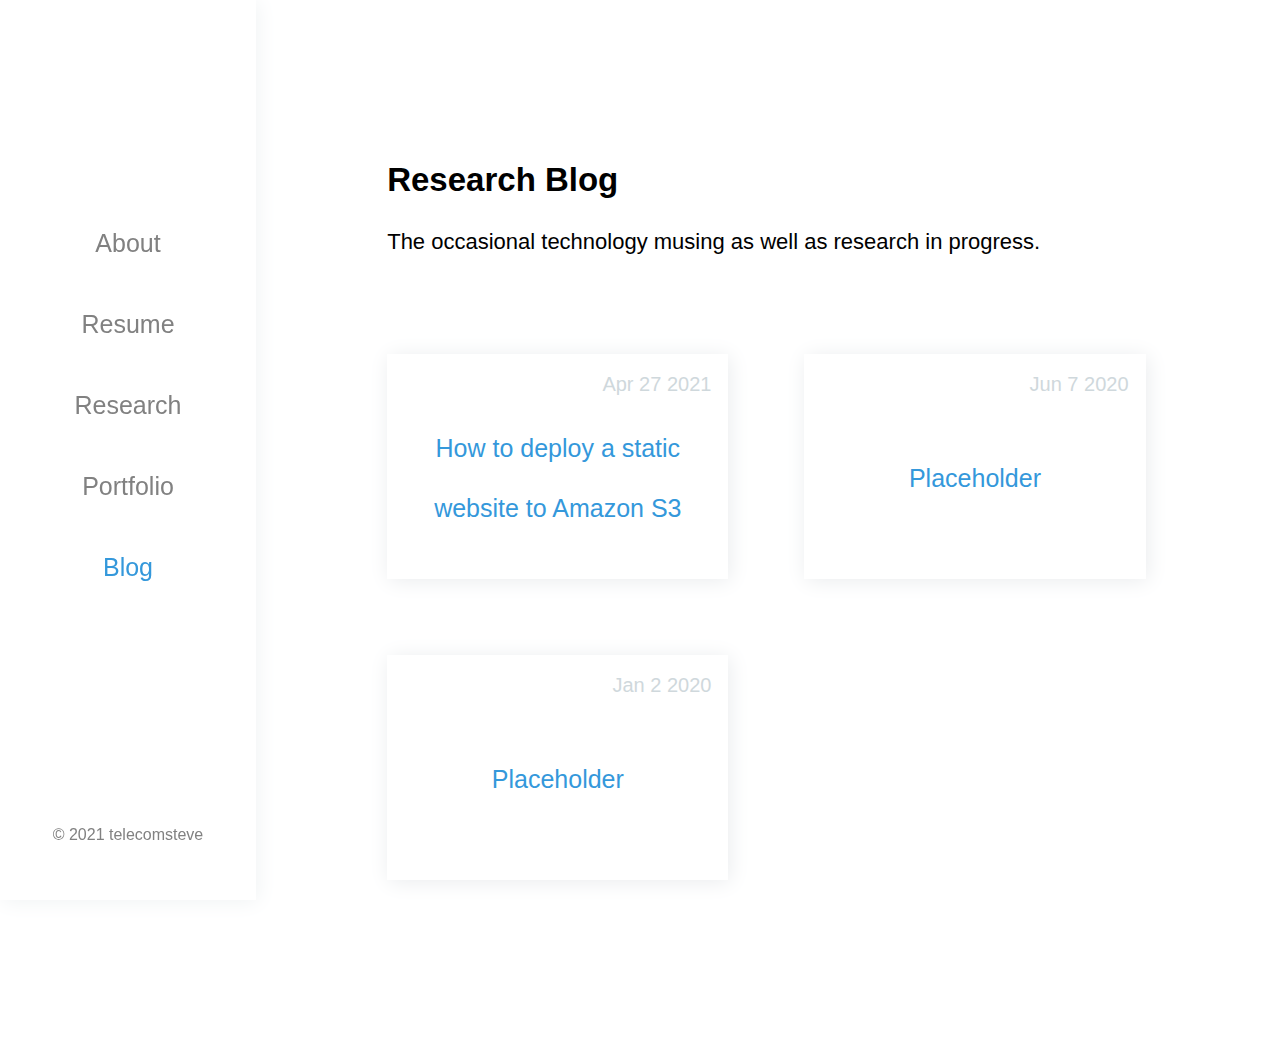
==== blog.html @ 0dd44547 "init" ====
<!DOCTYPE html>
<html>
<head profile="http://www.w3.org/2005/10/profile">
    <link rel="icon" 
          type="image/png" 
          href="./img/favicon.webp">
<meta name="viewport" content="width=device-width, initial-scale=1">
<title>telecomsteve</title>
<link rel="stylesheet" href="./stylesheet.css">
</head>
<body>

<div class="sidenav">
    <div class="navblock">
        <div class="navblock_text">
            <a href="./index.html">About</a>
            <a href="./resume.html">Resume</a>
            <a href="./research.html">Research</a>
            <a href="./portfolio.html">Portfolio</a>
            <a style="color:#3498DB" href="./blog.html">Blog</a>
        </div>
    </div>
    <div class="footer">
        <p>&copy; 2021 telecomsteve</p>
    </div>
</div>

<!-- 

For more information aboput flexbox CSS centering of blog posts
https://www.w3schools.com/css/css3_flexbox_container.asp 

-->

<div class="main">
  <h2>Research Blog</h2>
  <p>The occasional technology musing as well as research in progress.</p><br>

  <div class="blog-container">
    <div>
        <p class="blog_date">Apr 27 2021</p>
        <a href="blog_posts/post_04_27_2021.html" class="blog_text">How to deploy a static website to Amazon S3</a>
    </div>
    <div>
        <p class="blog_date">Jun 7 2020</p>
        <a href="blog_posts/post_04_27_2021.html" class="blog_text">Placeholder</a>
    </div>
    <div>
        <p class="blog_date">Jan 2 2020</p>
        <a href="blog_posts/post_04_27_2021.html" class="blog_text">Placeholder</a>
    </div>  
  </div>

</div>

</body>
</html>
---- stylesheet.css ----
body {
  font-family: "Lato", sans-serif;
}

/* Style page content */
.main {
  margin-left: 20%; /* Same as the width of the sidenav */
  font-size: 22px; /* Increased text to enable scrolling */
  line-height: 35px;
  padding: 10%;
}

.sidenav {
  height: 100%;
  width: 20%;
  position: fixed;
  z-index: 1;
  top: 0;
  left: 0;
  box-shadow: 2px 2px 20px #F0F3F4;
  overflow-x: hidden;
  
}

.navblock {
  margin:auto;
  width: 100%;
  height: 90%;
  display: flex;
}

.navblock_text {
  margin: auto;
  width: 100%;
  padding-top: 15%;
  padding-bottom: 15%;
}

.navblock_text a {
  padding: 26px 16px 26px 16px;
  text-decoration: none;
  text-align: center;
  font-size: 25px;
  color: #818181;
  display: block;
}

.navblock_text a:hover {
  color: #CFD8DC;
}

.footer {
  position: relative;
  left: 0;
  bottom: 0;
  width: 100%;
  color: #818181;
  text-align: center;
}

.about_accent {
  color:  green;
}

.resume_accent {
  color:  green;
}

.research_accent {
  color:  #E74C3C;
}

.blog_accent {
  color:  #8E44AD;
}

a {
  color: #3498DB;
  text-decoration: none;
}

.about_photo{
  display: block;
  margin-top: 5%;
  width: 300px;
  height:300px;
  object-fit:cover;
  border-radius:50%;
  margin-left: auto;
  margin-right: auto;
}

.about_logo{
  display: block;
  width: 40%;
  margin-left: auto;
  margin-right: auto;
}

.about_text {
  text-align: center;
}

.about_links {
  text-align: center;
  padding: 5% 5% 5% 5%;
}

.portfolio_accent {
  color:  #F1C40F;
}

.portfolio_image {
  max-width: 300px;
  max-height:300px;
  position: absolute;
  top: 55%;
  left: 50%;
  transform: translate(-50%, -50%);
}

.portfolio-container {
  display: flex;
  flex-flow: row wrap;
  justify-content: space-between;
}

.portfolio-container > div {
  background-color: white;
  width: 50%;
  margin: 4% 0% 4% 0%;
  min-height: 20vh;
  justify-content: center;
  position: relative;
}

.portfolio-container_text {
  width: 90%;
  position: absolute;
  text-align: left;
}

.portfolio-container_image {
  width: 90%;
  position: absolute;
  text-align: center;
  color: #8E44AD;
}

.blog-container {
  display: flex;
  flex-wrap: wrap;
  justify-content: space-between;
}

.blog-container > div {
  background-color: white;
  box-shadow: 2px 2px 20px #EAECEE;
  width: 45%;
  margin: 5% 0% 5% 0%;
  min-height: 25vh;
  line-height: 60px;
  font-size: 25px;
  align-items: center;
  justify-content: center;
  position: relative;
}

.blog_text {
  width: 90%;
  position: absolute;
  top: 55%;
  left: 50%;
  transform: translate(-50%, -50%);
  text-align: center;
}

.blog_date {
  width: 95%;
  padding-right: 5%;
  font-size: 20px;
  color: #CFD8DC;
  text-align: end;
  margin-block-start: 0em;
  margin-block-end: 0em;
}

@media screen and (max-width: 700px) {
  .sidenav {
    width: 100%;
    height: auto;
    position: relative;
    box-shadow: 0px 10px 40px #F0F3F4;
  }
  .sidenav a {
    text-align: center;
    float: none;
  }
  .navblock_text a {
    padding: 16px;
  }
  .footer {
    display: none;
  }
  .main {
    margin-left: 0;
    padding: 20% 4% 20% 4%;
  }

  .portfolio_image {
    display: block;
    max-width: 80%;
  }
}

@media screen and (max-width: 1100px) {
  .blog-container > div {
    width: 100%;
    min-height: 30vh;
    margin: 10% 0% 10% 0%;
  }
  .portfolio-container > div {
    width: 100%;
  }

}
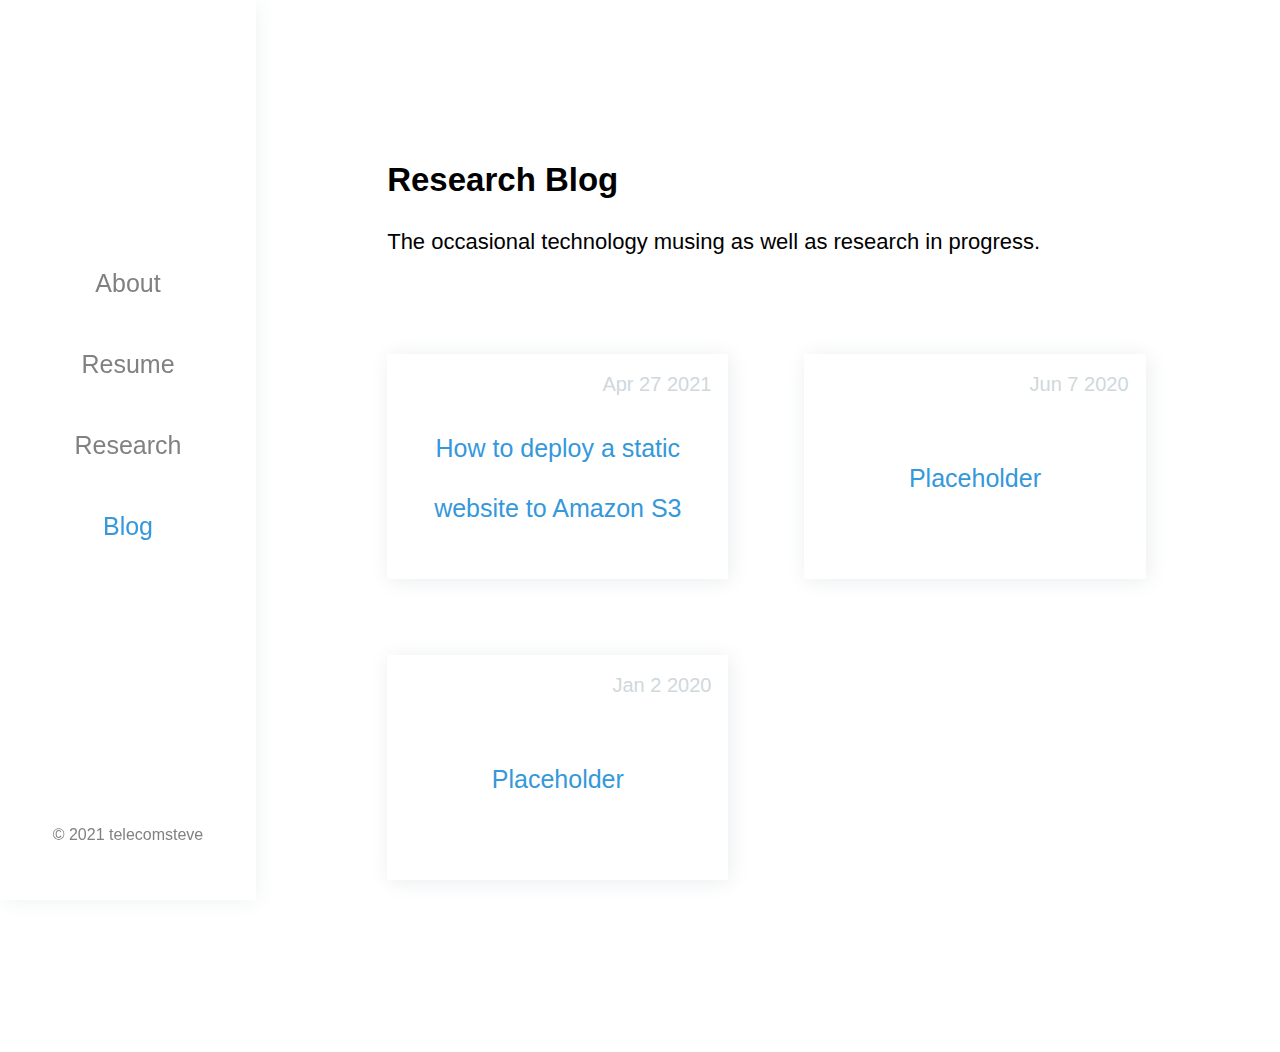
==== commit c822a765: "minor updates" ====
--- a/blog.html
+++ b/blog.html
@@ -16,7 +16,7 @@
             <a href="./index.html">About</a>
             <a href="./resume.html">Resume</a>
             <a href="./research.html">Research</a>
-            <a href="./portfolio.html">Portfolio</a>
+            <!-- <a href="./portfolio.html">Portfolio</a> -->
             <a style="color:#3498DB" href="./blog.html">Blog</a>
         </div>
     </div>
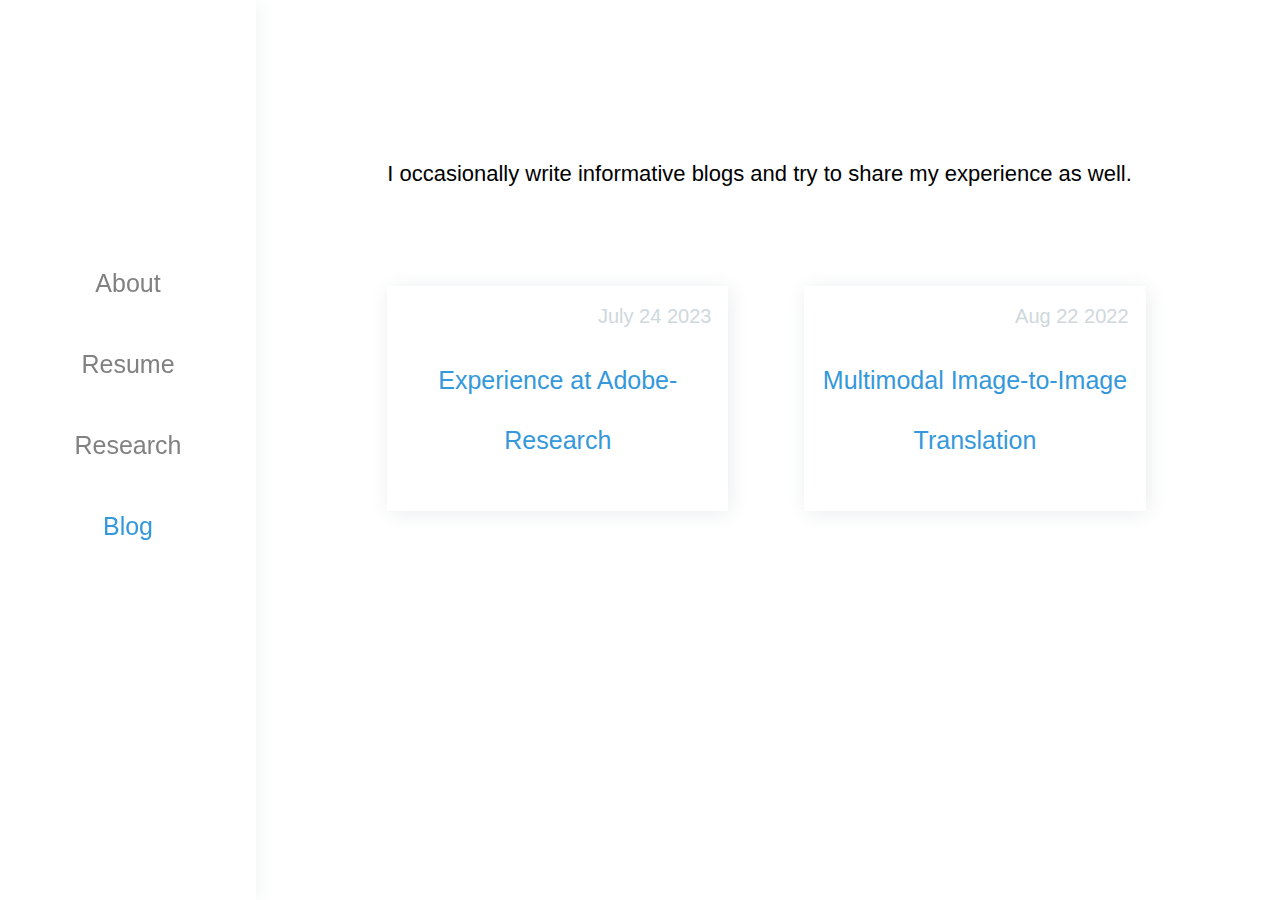
==== commit adc577f0: "update all files" ====
--- a/blog.html
+++ b/blog.html
@@ -3,9 +3,9 @@
 <head profile="http://www.w3.org/2005/10/profile">
     <link rel="icon" 
           type="image/png" 
-          href="./img/favicon.webp">
+          href="./img/iit-roorkee-logo.png">
 <meta name="viewport" content="width=device-width, initial-scale=1">
-<title>telecomsteve</title>
+<title>Sahil Goyal</title>
 <link rel="stylesheet" href="./stylesheet.css">
 </head>
 <body>
@@ -16,12 +16,8 @@
             <a href="./index.html">About</a>
             <a href="./resume.html">Resume</a>
             <a href="./research.html">Research</a>
-            <!-- <a href="./portfolio.html">Portfolio</a> -->
             <a style="color:#3498DB" href="./blog.html">Blog</a>
         </div>
-    </div>
-    <div class="footer">
-        <p>&copy; 2021 telecomsteve</p>
     </div>
 </div>
 
@@ -33,22 +29,17 @@
 -->
 
 <div class="main">
-  <h2>Research Blog</h2>
-  <p>The occasional technology musing as well as research in progress.</p><br>
+  <p>I occasionally write informative blogs and try to share my experience as well.</p><br>
 
   <div class="blog-container">
     <div>
-        <p class="blog_date">Apr 27 2021</p>
-        <a href="blog_posts/post_04_27_2021.html" class="blog_text">How to deploy a static website to Amazon S3</a>
+        <p class="blog_date">July 24 2023</p>
+        <a href="https://medium.com/@sahil_g/experience-at-adobe-research-65919df00b2f" class="blog_text">Experience at Adobe-Research</a>
+    </div> 
+    <div>
+        <p class="blog_date">Aug 22 2022</p>
+        <a href="https://medium.com/@sahil_g/bicyclegan-c104b2c22448" class="blog_text">Multimodal Image-to-Image Translation</a>
     </div>
-    <div>
-        <p class="blog_date">Jun 7 2020</p>
-        <a href="blog_posts/post_04_27_2021.html" class="blog_text">Placeholder</a>
-    </div>
-    <div>
-        <p class="blog_date">Jan 2 2020</p>
-        <a href="blog_posts/post_04_27_2021.html" class="blog_text">Placeholder</a>
-    </div>  
   </div>
 
 </div>
--- a/stylesheet.css
+++ b/stylesheet.css
@@ -6,6 +6,14 @@
 .main {
   margin-left: 20%; /* Same as the width of the sidenav */
   font-size: 22px; /* Increased text to enable scrolling */
+  line-height: 35px;
+  padding: 10%;
+}
+
+.resume {
+  margin-left: 20%; 
+  margin-top: 100px;
+  font-size: 22px;
   line-height: 35px;
   padding: 10%;
 }
@@ -79,6 +87,11 @@
   text-decoration: none;
 }
 
+.about_image {
+  flex: 1; /* Take up available space */
+  padding: 20px; /* Add padding for spacing */
+}
+
 .about_photo{
   display: block;
   margin-top: 5%;
@@ -98,6 +111,8 @@
 }
 
 .about_text {
+  flex: 2; /* Take up more space than the image */
+  padding: 20px; /* Add padding for spacing */
   text-align: center;
 }
 
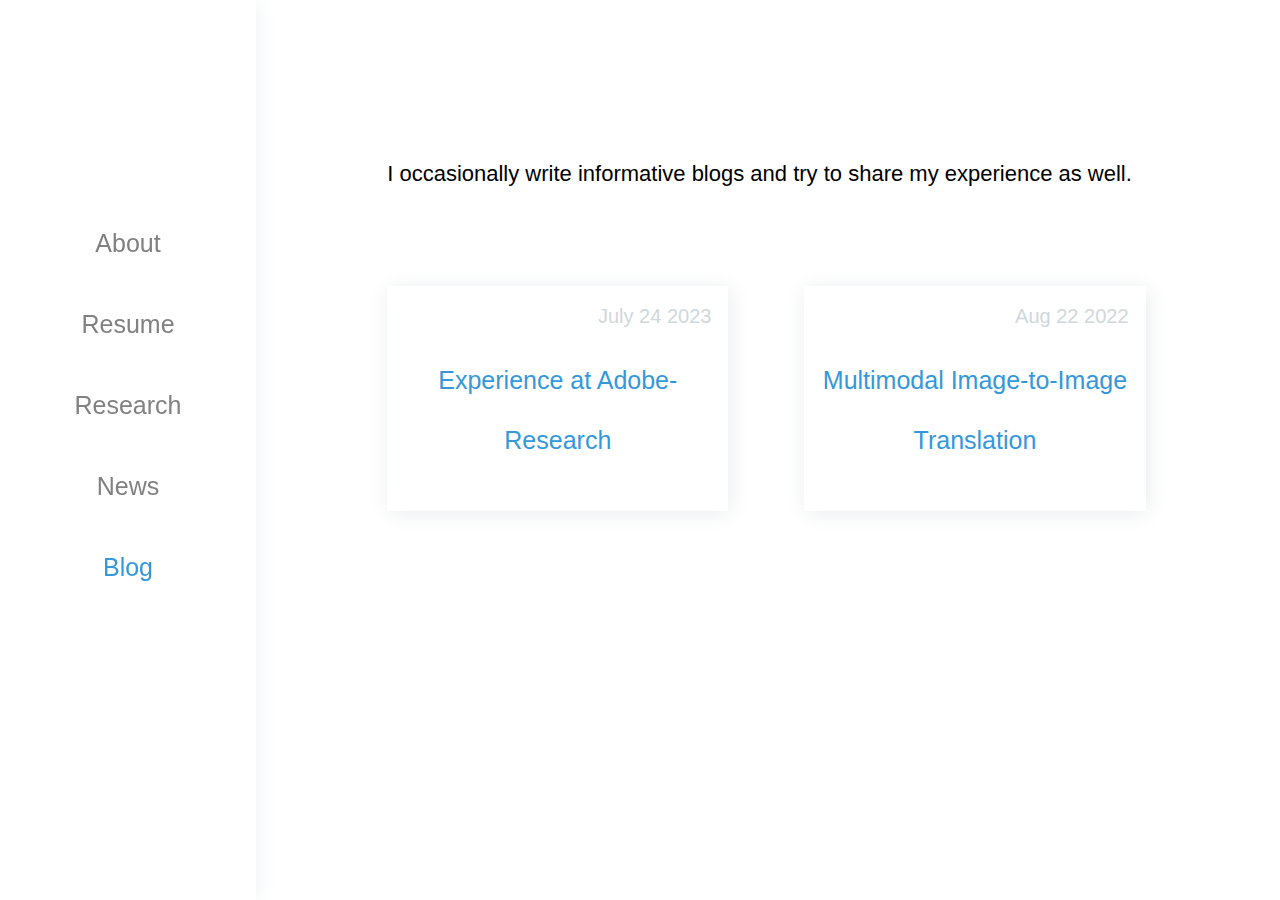
==== commit 5f29e2fc: "update resume and add news section" ====
--- a/blog.html
+++ b/blog.html
@@ -16,6 +16,7 @@
             <a href="./index.html">About</a>
             <a href="./resume.html">Resume</a>
             <a href="./research.html">Research</a>
+            <a href="./news.html">News</a>
             <a style="color:#3498DB" href="./blog.html">Blog</a>
         </div>
     </div>
--- a/stylesheet.css
+++ b/stylesheet.css
@@ -10,12 +10,19 @@
   padding: 10%;
 }
 
+.index{
+  margin-left: 20%; /* Same as the width of the sidenav */
+  font-size: 22px; /* Increased text to enable scrolling */
+  line-height: 35px;
+  padding: 8%;
+}
+
 .resume {
-  margin-left: 20%; 
-  margin-top: 100px;
+  margin-left: 25%; 
+  /* margin-top: 1px; */
   font-size: 22px;
   line-height: 35px;
-  padding: 10%;
+  padding: 5%;
 }
 
 .sidenav {
@@ -87,14 +94,9 @@
   text-decoration: none;
 }
 
-.about_image {
-  flex: 1; /* Take up available space */
-  padding: 20px; /* Add padding for spacing */
-}
-
 .about_photo{
   display: block;
-  margin-top: 5%;
+  margin-top: 0.05%;
   width: 300px;
   height:300px;
   object-fit:cover;
@@ -111,9 +113,8 @@
 }
 
 .about_text {
-  flex: 2; /* Take up more space than the image */
-  padding: 20px; /* Add padding for spacing */
-  text-align: center;
+  text-align: center;
+  padding: 0% 0% 0% 0%;
 }
 
 .about_links {
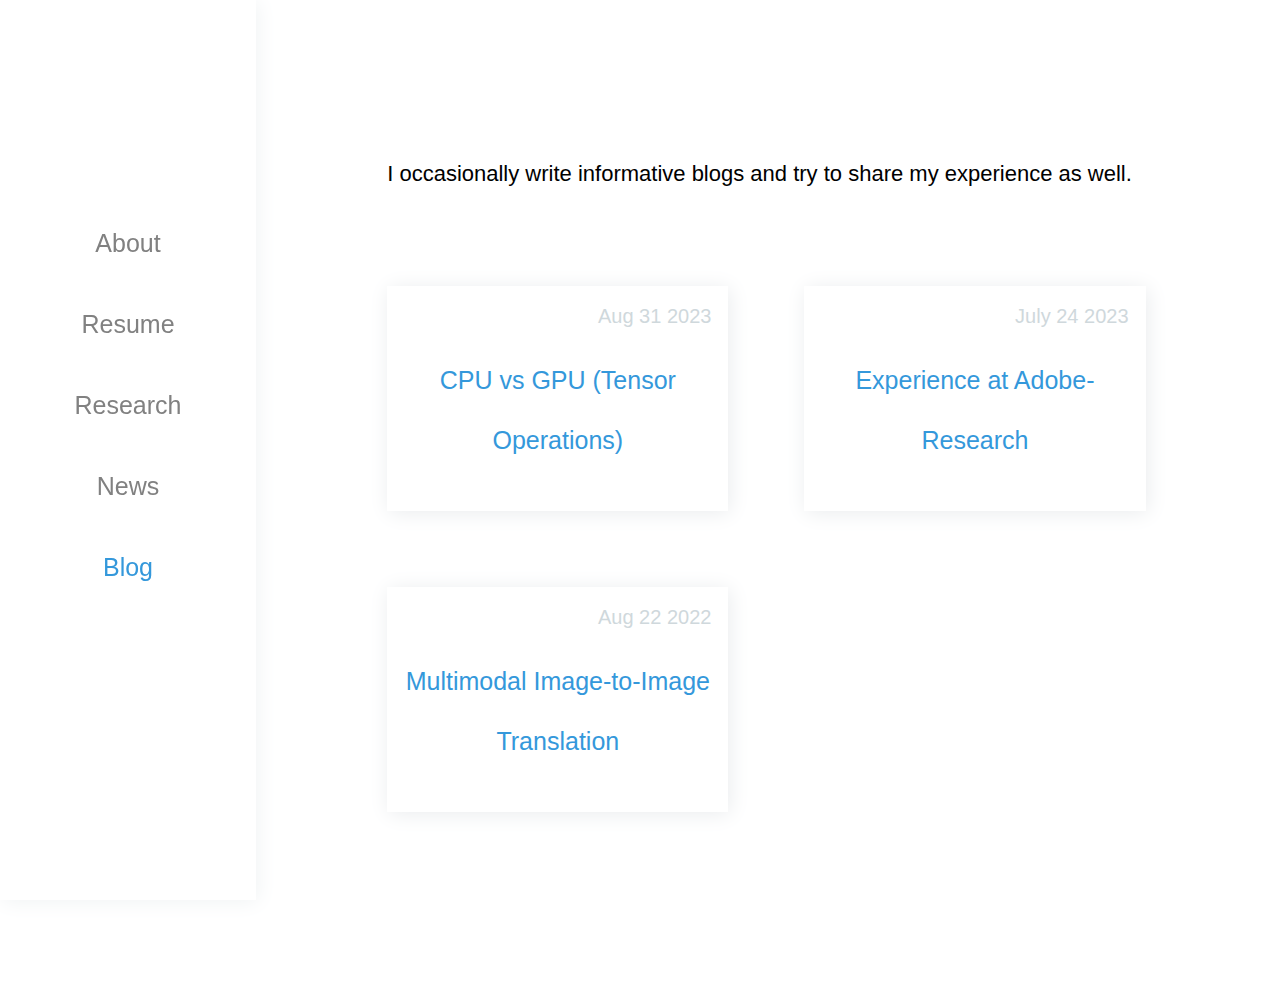
==== commit 37039b08: "add new blog" ====
--- a/blog.html
+++ b/blog.html
@@ -34,6 +34,11 @@
 
   <div class="blog-container">
     <div>
+        <p class="blog_date">Aug 31 2023</p>
+        <a href=" https://medium.com/@sahil_g/cpu-vs-gpu-pytorch-tensor-operations-50e215ff764a" class="blog_text">CPU vs GPU (Tensor Operations)</a>
+    </div>
+   
+    <div>
         <p class="blog_date">July 24 2023</p>
         <a href="https://medium.com/@sahil_g/experience-at-adobe-research-65919df00b2f" class="blog_text">Experience at Adobe-Research</a>
     </div> 
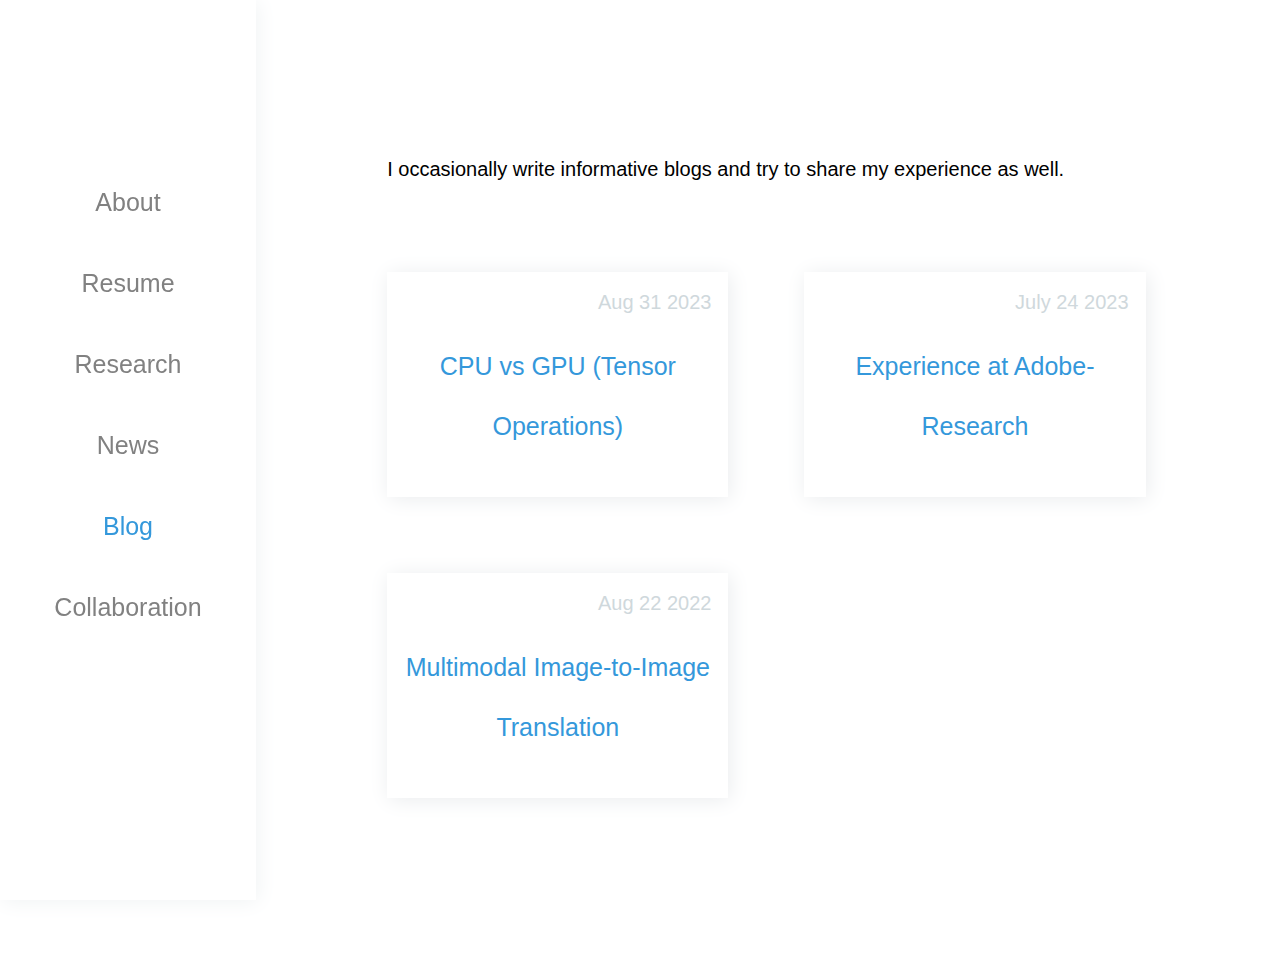
==== commit cb5aab1b: "Update blog.html" ====
--- a/blog.html
+++ b/blog.html
@@ -18,6 +18,7 @@
             <a href="./research.html">Research</a>
             <a href="./news.html">News</a>
             <a style="color:#3498DB" href="./blog.html">Blog</a>
+            <a href="./colab.html">Collaboration</a>
         </div>
     </div>
 </div>
--- a/stylesheet.css
+++ b/stylesheet.css
@@ -5,15 +5,22 @@
 /* Style page content */
 .main {
   margin-left: 20%; /* Same as the width of the sidenav */
-  font-size: 22px; /* Increased text to enable scrolling */
-  line-height: 35px;
+  font-size: 20px; /* Increased text to enable scrolling */
+  line-height: 30px;
+  padding: 10%;
+}
+
+.news{
+  margin-left: 16%; 
+  font-size: 19px;
+  line-height: 30px;
   padding: 10%;
 }
 
 .index{
   margin-left: 20%; /* Same as the width of the sidenav */
-  font-size: 22px; /* Increased text to enable scrolling */
-  line-height: 35px;
+  font-size: 19px; /* Increased text to enable scrolling */
+  line-height: 30px;
   padding: 8%;
 }
 
